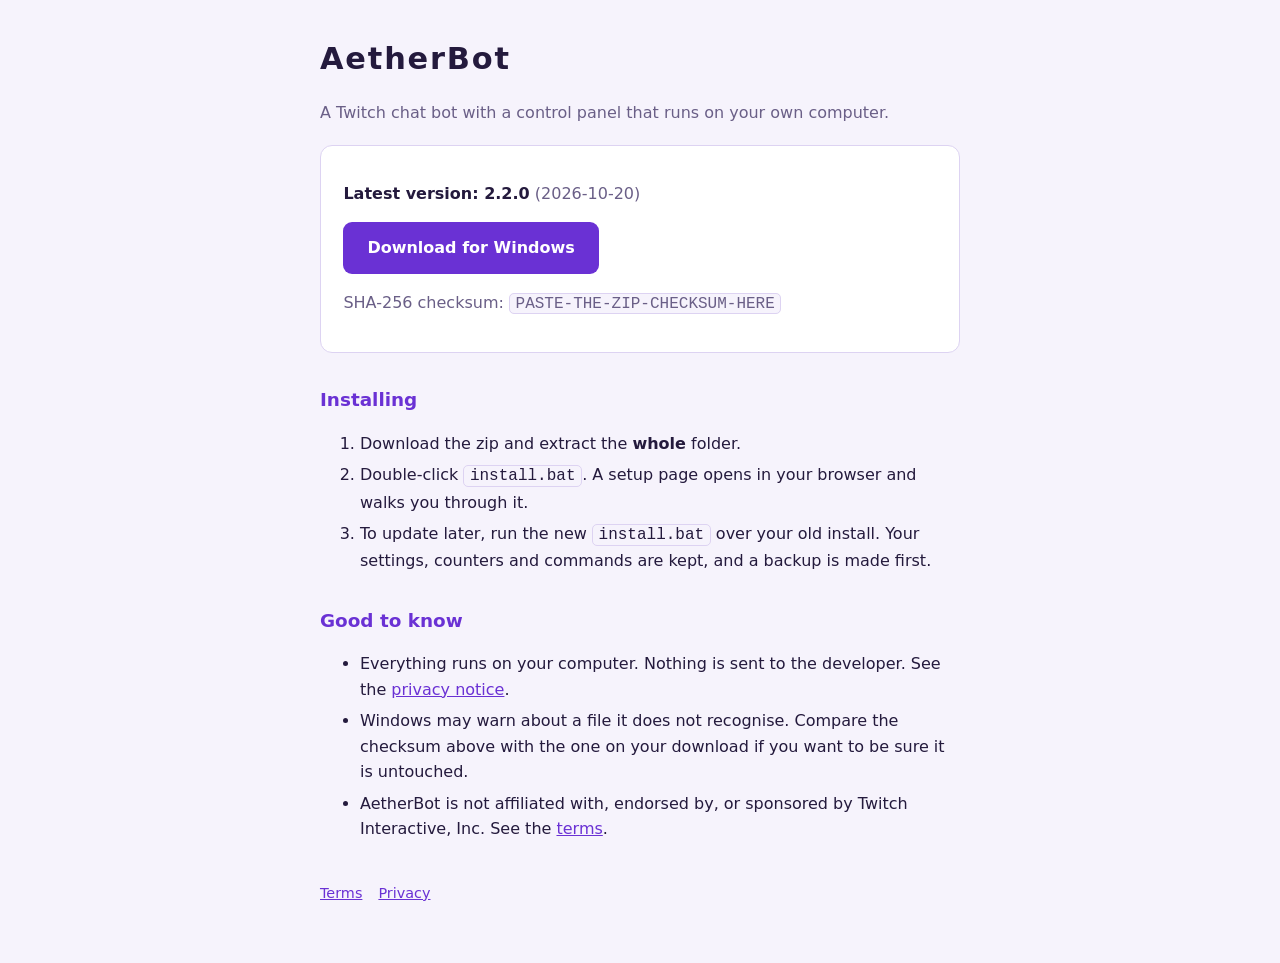
==== index.html @ 3cdcfb94 "Add files via upload" ====
<!doctype html>
<html lang="en"><head><meta charset="utf-8"><meta name="viewport" content="width=device-width,initial-scale=1">
<title>AetherBot</title><link rel="stylesheet" href="style.css"></head>
<body><div class="wrap">
<h1>AetherBot</h1>
<p class="dim">A Twitch chat bot with a control panel that runs on your own computer.</p>

<div class="card">
  <p><strong>Latest version: <span id="ver">&hellip;</span></strong> <span class="dim" id="date"></span></p>
  <p><a class="btn" id="dl" href="https://github.com/YOUR-GITHUB-NAME/aetherbot/releases/latest">Download for Windows</a></p>
  <p class="dim" id="sum"></p>
</div>

<h2>Installing</h2>
<ol>
  <li>Download the zip and extract the <b>whole</b> folder.</li>
  <li>Double-click <code>install.bat</code>. A setup page opens in your browser and walks you through it.</li>
  <li>To update later, run the new <code>install.bat</code> over your old install. Your settings, counters and commands are kept, and a backup is made first.</li>
</ol>

<h2>Good to know</h2>
<ul>
  <li>Everything runs on your computer. Nothing is sent to the developer. See the <a href="privacy.html">privacy notice</a>.</li>
  <li>Windows may warn about a file it does not recognise. Compare the checksum above with the one on your download if you want to be sure it is untouched.</li>
  <li>AetherBot is not affiliated with, endorsed by, or sponsored by Twitch Interactive, Inc. See the <a href="terms.html">terms</a>.</li>
</ul>

<nav><a href="terms.html">Terms</a><a href="privacy.html">Privacy</a></nav>
</div>
<script>
fetch('version.json',{cache:'no-store'}).then(r=>r.json()).then(function(v){
  document.getElementById('ver').textContent=v.version;
  if(v.released)document.getElementById('date').textContent='('+v.released+')';
  if(v.download)document.getElementById('dl').href=v.download;
  if(v.sha256)document.getElementById('sum').innerHTML='SHA-256 checksum: <code>'+v.sha256+'</code>';
}).catch(function(){document.getElementById('ver').textContent='see the download page';});
</script>
</body></html>
---- style.css ----
:root{--bg:#0d0a16;--panel:#161027;--edge:#2c2147;--ink:#eee9fb;--dim:#a89fc4;--key:#b48cff;--btn:#7b3fe4}
@media (prefers-color-scheme: light){:root{--bg:#f6f3fc;--panel:#fff;--edge:#ddd3f2;--ink:#241a3d;--dim:#6a5f87;--key:#6a31d4;--btn:#6a31d4}}
*{box-sizing:border-box}
body{margin:0;background:var(--bg);color:var(--ink);font:16px/1.6 system-ui,-apple-system,"Segoe UI",sans-serif}
.wrap{max-width:42rem;margin:0 auto;padding:2rem 1rem 4rem}
h1{font-size:1.9rem;letter-spacing:.06em;margin:.2rem 0}
h2{font-size:1.15rem;margin:2rem 0 .4rem;color:var(--key)}
p,li{color:var(--ink)}.dim{color:var(--dim)}
.card{background:var(--panel);border:1px solid var(--edge);border-radius:12px;padding:1.2rem 1.4rem;margin:1.2rem 0}
a{color:var(--key)}
.btn{display:inline-block;background:var(--btn);color:#fff;text-decoration:none;padding:.8rem 1.5rem;border-radius:9px;font-weight:600}
code{background:var(--bg);border:1px solid var(--edge);border-radius:5px;padding:.05rem .35rem;word-break:break-all}
nav{margin-top:2.5rem;font-size:.9rem}nav a{margin-right:1rem}
ol li,ul li{margin:.35rem 0}
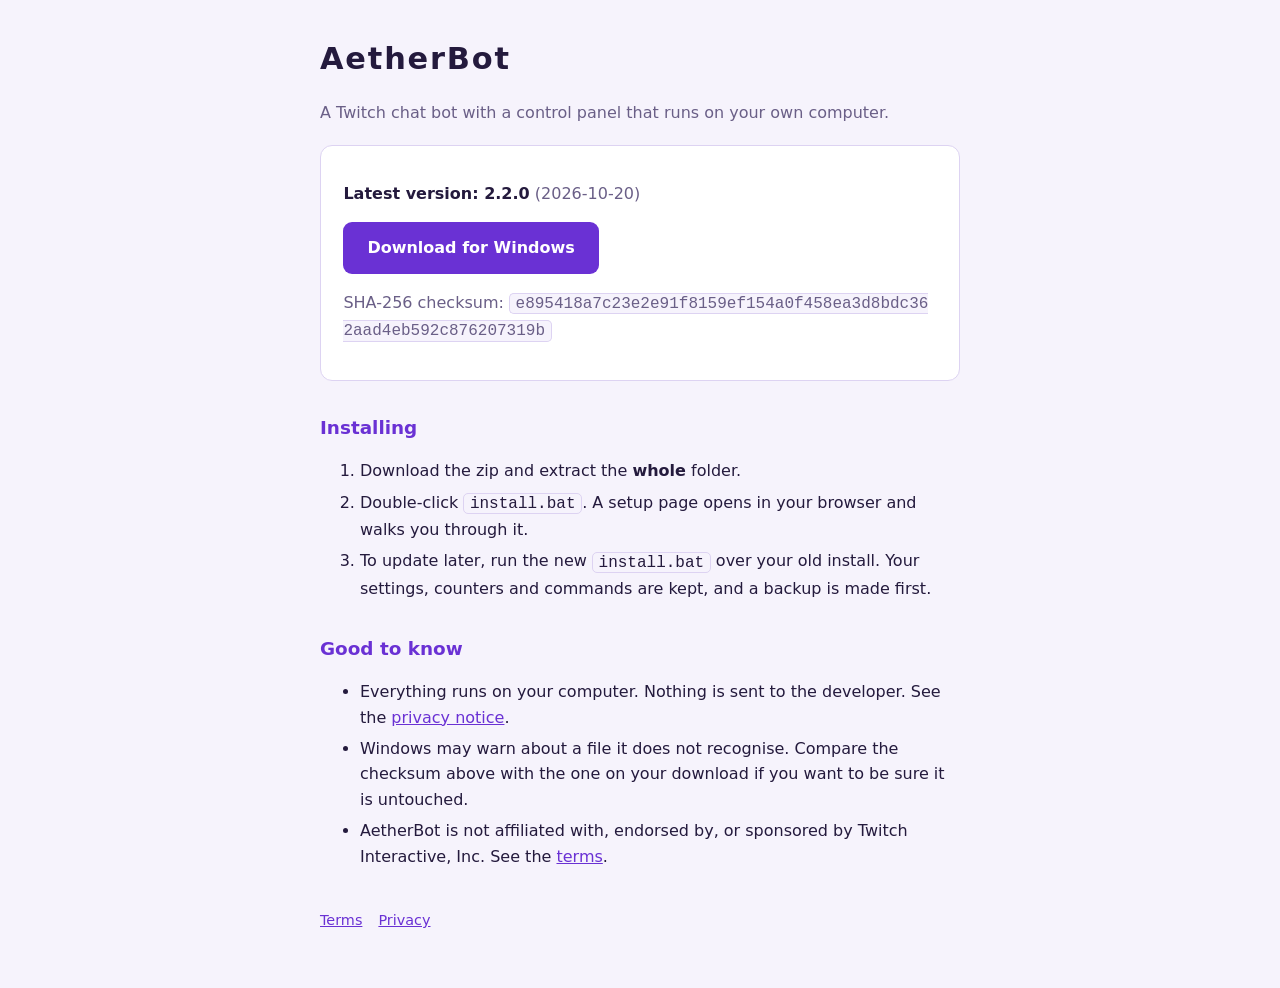
==== commit e6c94500: "Update download link to the correct repository" ====
--- a/index.html
+++ b/index.html
@@ -7,7 +7,7 @@
 
 <div class="card">
   <p><strong>Latest version: <span id="ver">&hellip;</span></strong> <span class="dim" id="date"></span></p>
-  <p><a class="btn" id="dl" href="https://github.com/YOUR-GITHUB-NAME/aetherbot/releases/latest">Download for Windows</a></p>
+  <p><a class="btn" id="dl" href="https://github.com/aetherbot-dev/aetherbot/releases/latest">Download for Windows</a></p>
   <p class="dim" id="sum"></p>
 </div>
 
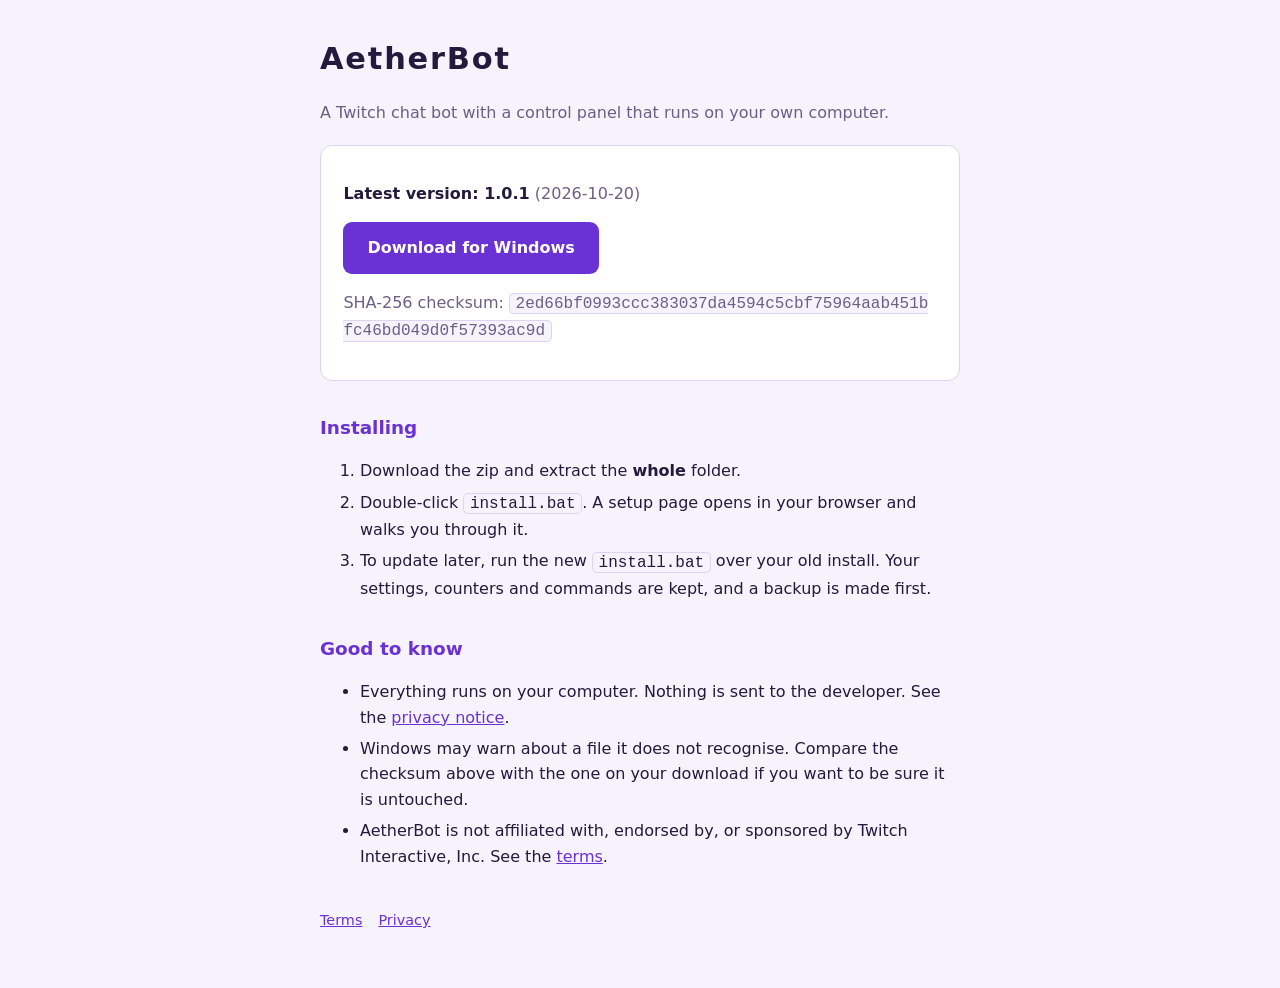
==== commit 61933f04: "Fix GitHub repository link in index.html" ====
--- a/index.html
+++ b/index.html
@@ -7,7 +7,7 @@
 
 <div class="card">
   <p><strong>Latest version: <span id="ver">&hellip;</span></strong> <span class="dim" id="date"></span></p>
-  <p><a class="btn" id="dl" href="https://github.com/aetherbot-dev/aetherbot/releases/latest">Download for Windows</a></p>
+  <p><a class="btn" id="dl" href="https://github.com/AetherBot-Dev/AetherBot/releases/latest">Download for Windows</a></p>
   <p class="dim" id="sum"></p>
 </div>
 
